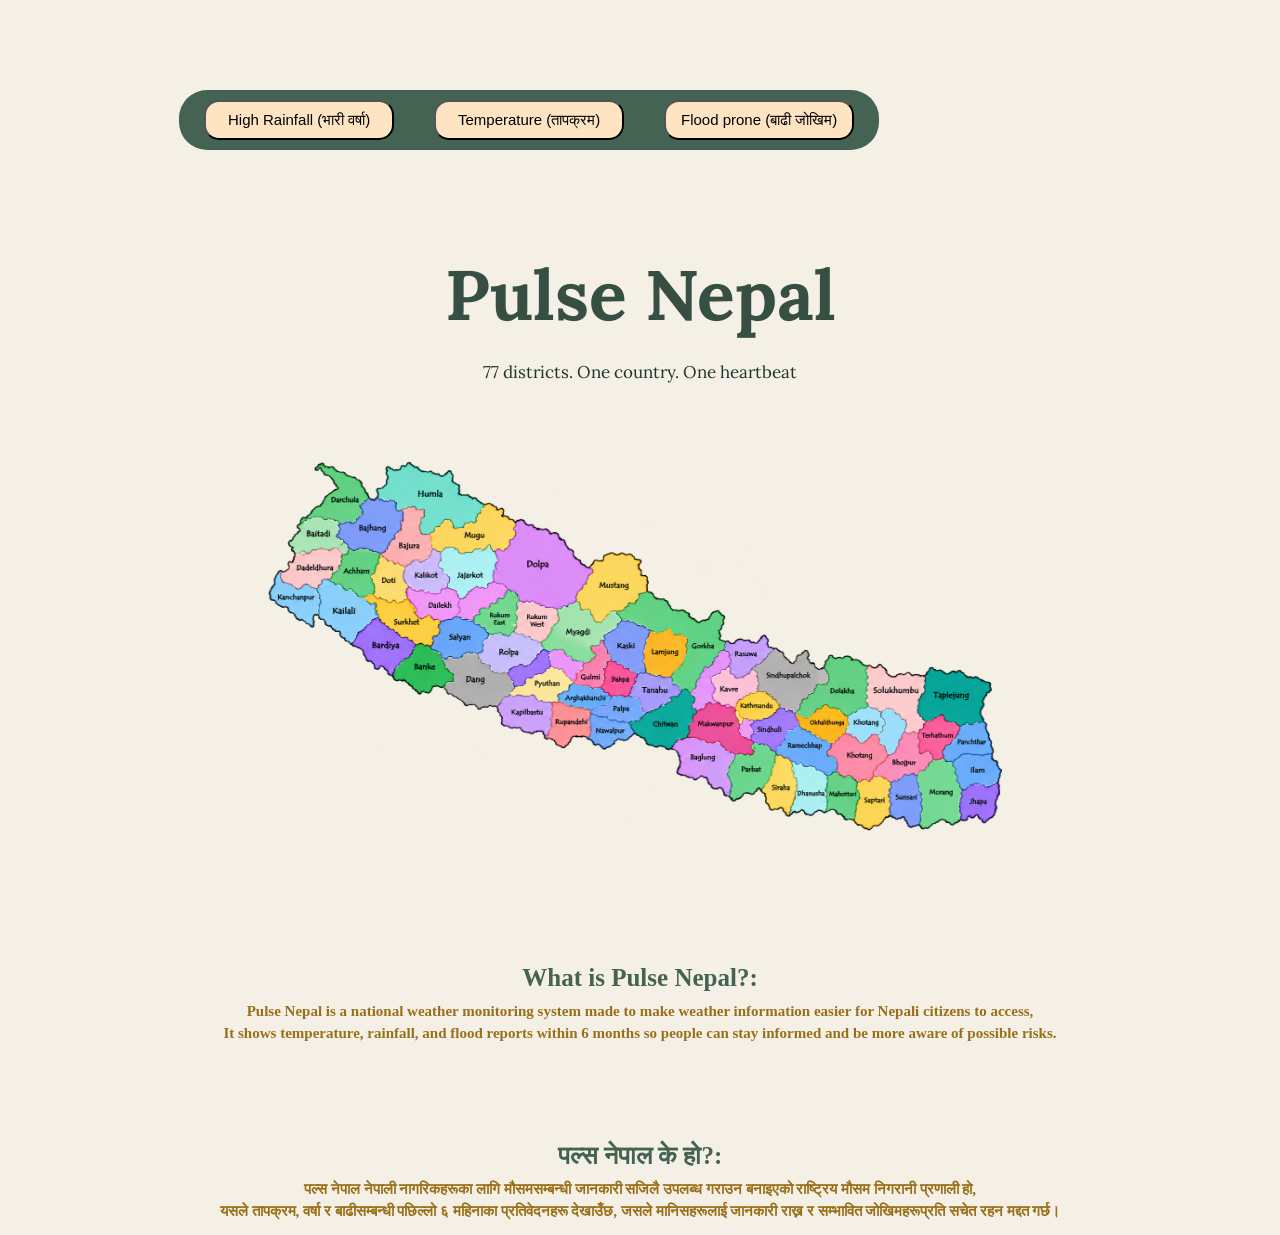
==== index.html @ 5e002e09 "Add files via upload" ====
<!DOCTYPE html>

<html>
<head>
    <title>Mainpage</title>
    <link rel="stylesheet" href="main.css">
    <link href="https://fonts.googleapis.com/css2?family=DM+Sans:wght@400;500;600;700&family=Lora:wght@500;600;700&display=swap" rel="stylesheet">
</head>

<body>

    
<h1>Pulse Nepal</h1>
<p>77 districts. One country. One heartbeat</p>
<img src="image/map.png" alt="Map of Nepal">

<div class="mboard">
    <a href="rain.html">
    <button>High Rainfall (भारी वर्षा)</button>
    </a>
    <a href="sun.html">
    <button>Temperature (तापक्रम)</button>
    </a>
    <a href="flood.html">
    <button>Flood prone (बाढी जोखिम)</button>
    </a>
</div>

<h2>What is Pulse Nepal?:</h2>

<h3>Pulse Nepal is a national weather monitoring system made to make weather information easier for Nepali citizens to access, </h3> 
<h3>It shows temperature, rainfall, and flood reports within 6 months so people can stay informed and be more aware of possible risks.</h3>


<h2>पल्स नेपाल के हो?:</h2>

<h3>पल्स नेपाल नेपाली नागरिकहरूका लागि मौसमसम्बन्धी जानकारी सजिलै उपलब्ध गराउन बनाइएको राष्ट्रिय मौसम निगरानी प्रणाली हो, </h3>
<h3>यसले तापक्रम, वर्षा र बाढीसम्बन्धी पछिल्लो ६ महिनाका प्रतिवेदनहरू देखाउँछ, जसले मानिसहरूलाई जानकारी राख्न र सम्भावित जोखिमहरूप्रति सचेत रहन मद्दत गर्छ।</h3>



</body>
</html>
---- main.css ----
/* this is for the main body of the page*/
body{
    background-color:#F4F0E6;
    text-align: center;
    font-family:'Lora', serif;
}

/* this is the headinng*/
h1{
    color:#364f42;
    font-size: 70px;
    margin-top:250px
}

/* this is for the small line in the top*/
p{
    color:#21332a;
    font-size:17px;
    margin-top:-25px;
}

/* this is the map of nepal*/
img{
    width:750px;
    height:420px;
    margin-top:40px
}

/* this is for the title in nepali*/
h3{
    font-family: cursive;
    font-size:15px;
    color: #9a6f1a;
    margin-top:-10px

}

/* this for the heading of the intro */
h2{
    font-family: cursive;
    font-size:25px;
    color:#456353;
    margin-top:100px
}

/* this is board that holds all the options*/
.mboard{
    width:700px;
    height:60px;
    background-color: #456353;
    position:absolute;
    top:10%;
    left:14%;
    border-radius: 28px;
    align-items: center;
    justify-content: center;
    display:flex;
}

/* this is the button inside the board*/
.mboard button {
    margin:20px;
    width:190px;
    height:40px;
    background-color: bisque;
    cursor:pointer;
    font-size:15px;
    border-radius: 15px;
}
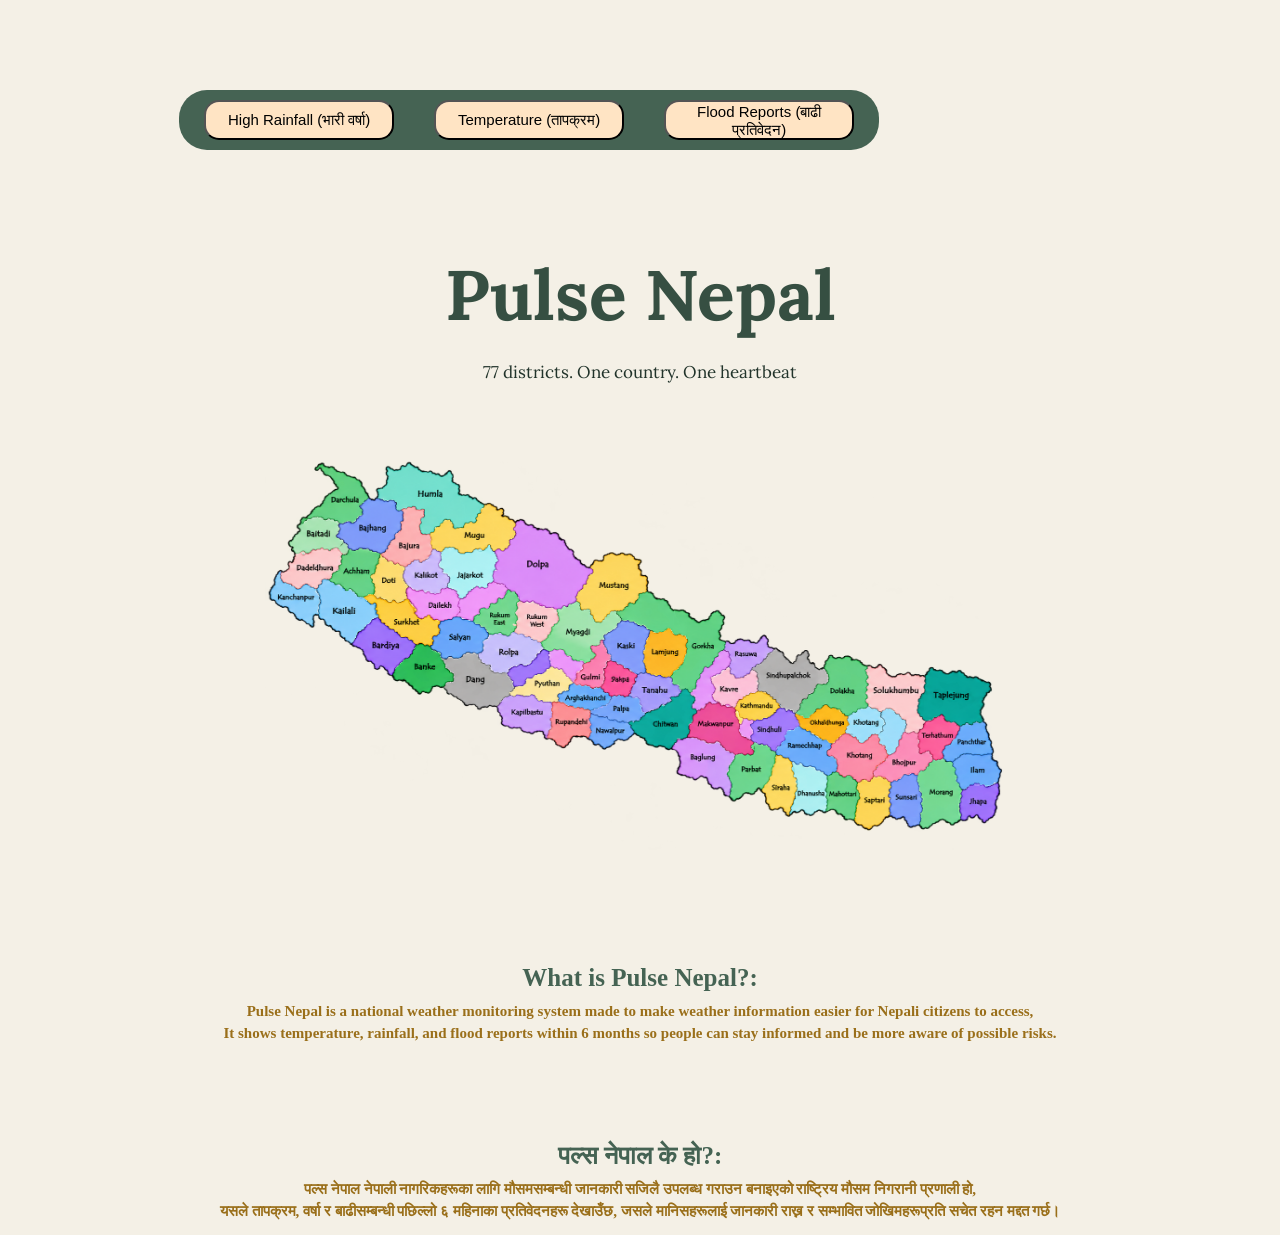
==== commit 0573cc52: "Add files via upload" ====
--- a/index.html
+++ b/index.html
@@ -22,7 +22,7 @@
     <button>Temperature (तापक्रम)</button>
     </a>
     <a href="flood.html">
-    <button>Flood prone (बाढी जोखिम)</button>
+    <button>Flood Reports (बाढी प्रतिवेदन)</button>
     </a>
 </div>
 
